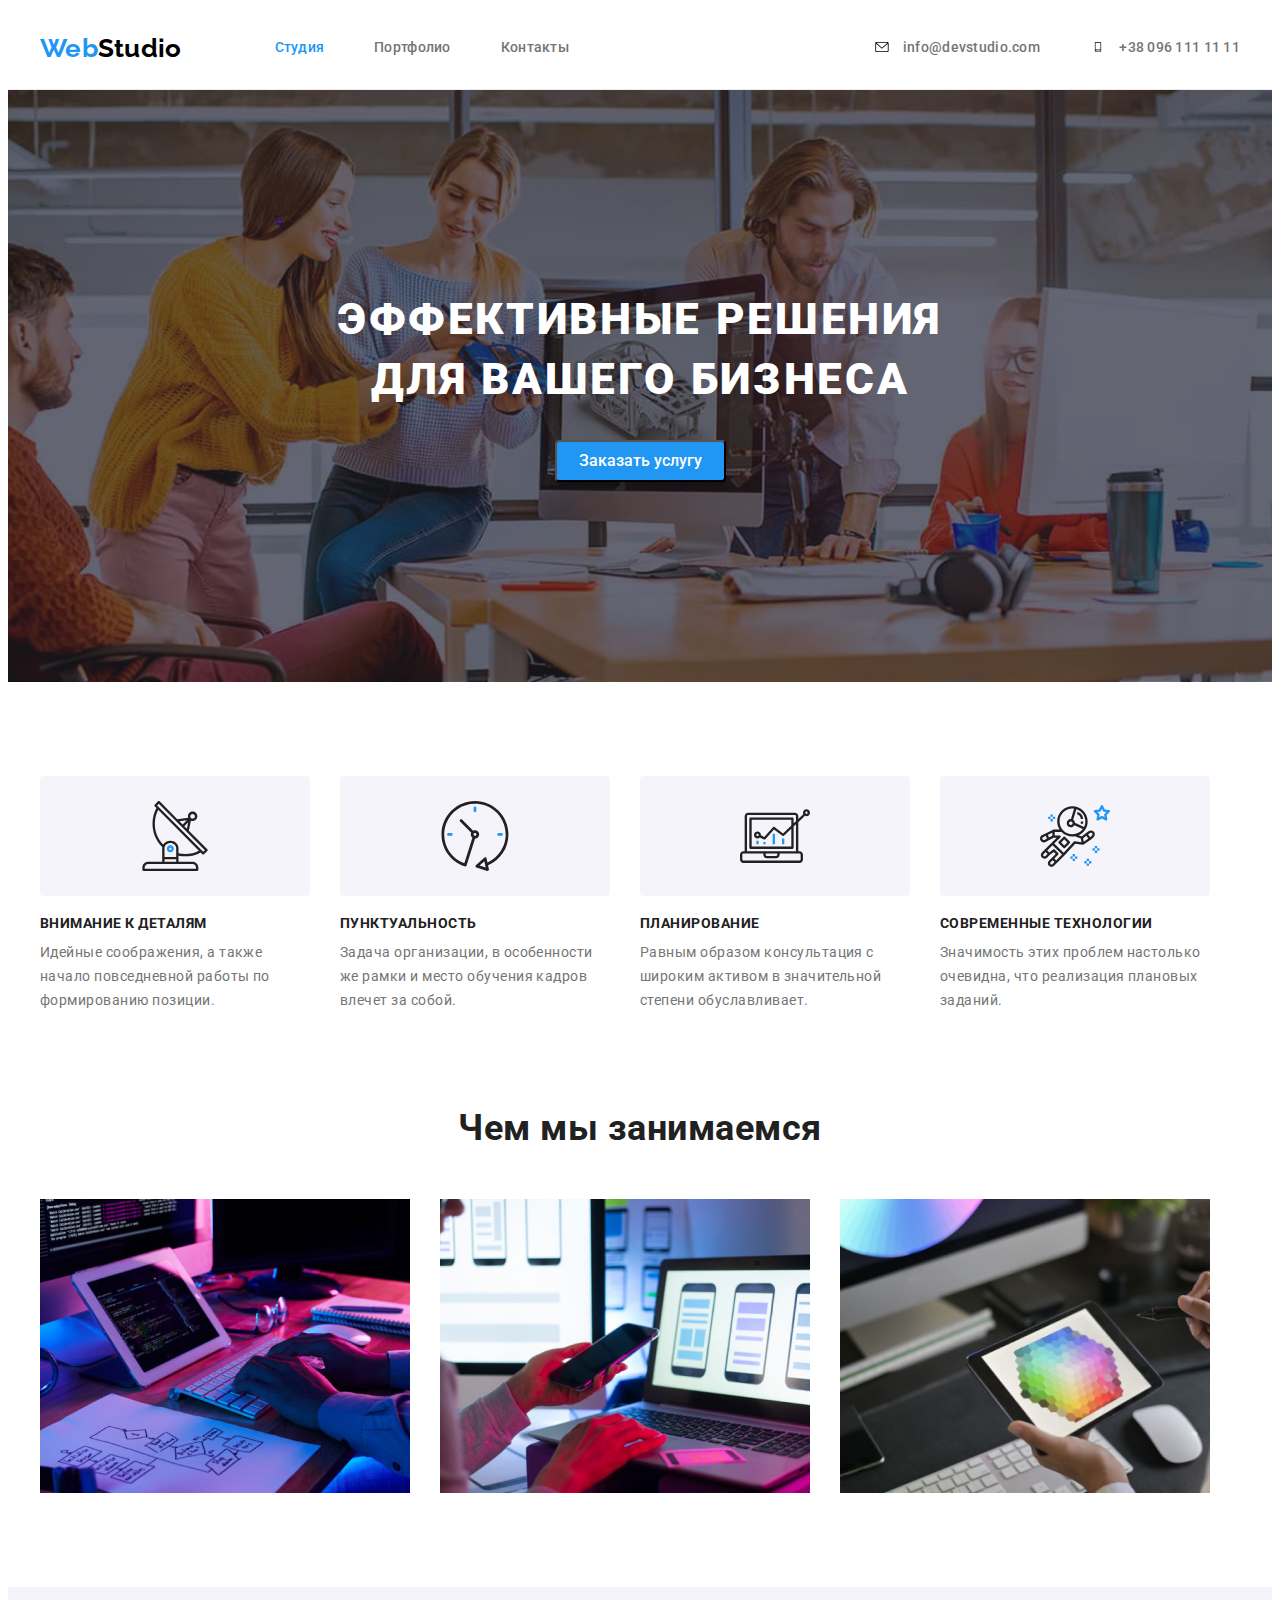
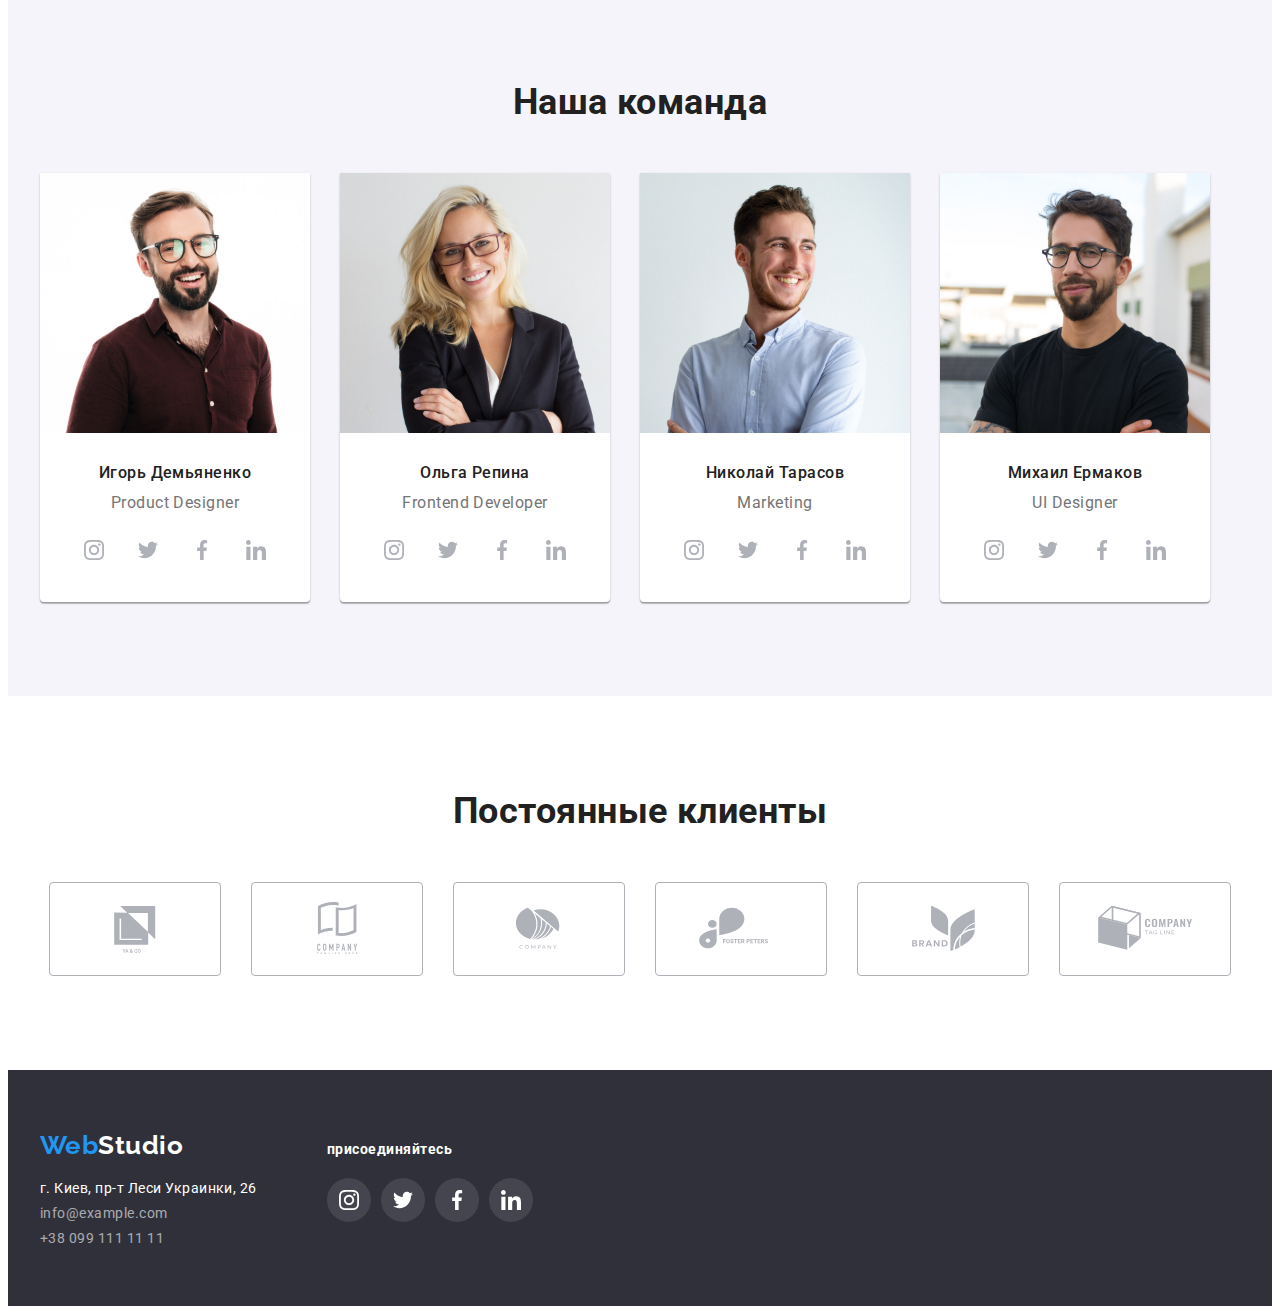
==== index.html @ 7217f813 "Initial commit" ====
<!DOCTYPE html>
<html lang="ru">
  <head>
    <meta charset="UTF-8" />
    <meta http-equiv="X-UA-Compatible" content="IE=edge" />
    <meta name="viewport" content="width=device-width, initial-scale=1.0" />
    <title>Document</title>
    <!-- Normalize start -->
    <link
      rel="stylesheet"
      href="https://cdnjs.cloudflare.com/ajax/libs/modern-normalize/1.1.0/modern-normalize.min.css"
      integrity="sha512-wpPYUAdjBVSE4KJnH1VR1HeZfpl1ub8YT/NKx4PuQ5NmX2tKuGu6U/JRp5y+Y8XG2tV+wKQpNHVUX03MfMFn9Q=="
      crossorigin="anonymous"
      referrerpolicy="no-referrer"
    />
    <!-- Normalize end -->
    <link rel="preconnect" href="https://fonts.googleapis.com" />
    <link rel="preconnect" href="https://fonts.gstatic.com" crossorigin />
    <link
      href="https://fonts.googleapis.com/css2?family=Raleway:wght@700&family=Roboto:wght@400;500;700;900&display=swap"
      rel="stylesheet"
    />

    <link rel="stylesheet" href="./css/styles.css" />
  </head>
  <body>
    <!-- Навигация -->
    <header class="site-nav">
      <div class="container">
        <nav class="header-nav">
          <a href="/" class="logo logo-up">Web<span class="logo-header">Studio</span></a>
          <ul class="link list header-list">
            <li><a href="index.html" class="link accent site">Студия</a></li>
            <li><a href="portfolio.html" class="link site">Портфолио</a></li>
            <li><a href="" class="link site">Контакты</a></li>
          </ul>
        </nav>

        <!-- Контакты -->
        <ul class="list header-list">
          <li class="link">
            <a href="mailto:info@devstudio.com" class="link mail">
              <svg class="mail-icon">
                <use href="./symbol-defs.svg#icon-mail"></use>
              </svg>
              info@devstudio.com</a
            >
          </li>
          <li class="link">
            <a href="tel:+380961111111" class="link contacts smartphone">
              <svg class="mail-icon">
                <use href="./symbol-defs.svg#icon-smartphone"></use>
              </svg>
              +38 096 111 11 11</a
            >
          </li>
        </ul>
      </div>
    </header>
    <!-- Герой-->
    <main>
      <!-- Эффективные решения для вашего бизнеса -->
      <section class="section-main">
        <div class="container">
          <h1 class="section-headline">Эффективные решения для вашего бизнеса</h1>
          <button type="button" class="button button-by">Заказать услугу</button>
        </div>
      </section>

      <!-- Компетенции -->
      <section class="section-desc">
        <div class="container">
          <ul class="list content-desk">
            <li class="list-info">
              <div class="desk-icon">
                <svg class="desc-contain">
                  <use href="./symbol-defs.svg#icon-antenna"></use>
                </svg>
              </div>
              <h3 class="title-desc">Внимание к деталям</h3>
              <p class="text-desc">
                Идейные соображения, а также начало повседневной работы по формированию позиции.
              </p>
            </li>

            <li class="list-info">
              <div class="desk-icon">
                <svg class="desc-contain">
                  <use href="./symbol-defs.svg#icon-clock"></use>
                </svg>
              </div>
              <h3 class="title-desc">Пунктуальность</h3>
              <p class="text-desc">
                Задача организации, в особенности же рамки и место обучения кадров влечет за собой.
              </p>
            </li>

            <li class="list-info">
              <div class="desk-icon">
                <svg class="desc-contain">
                  <use href="./symbol-defs.svg#icon-diagram"></use>
                </svg>
              </div>
              <h3 class="title-desc">Планирование</h3>
              <p class="text-desc">
                Равным образом консультация с широким активом в значительной степени обуславливает.
              </p>
            </li>

            <li class="list-info">
              <div class="desk-icon">
                <svg class="desc-contain">
                  <use href="./symbol-defs.svg#icon-astronaut"></use>
                </svg>
              </div>
              <h3 class="title-desc">Современные технологии</h3>
              <p class="text-desc">
                Значимость этих проблем настолько очевидна, что реализация плановых заданий.
              </p>
            </li>
          </ul>
        </div>
      </section>
      <!-- Чем мы занимаемся -->
      <section class="section-subject">
        <div class="container">
          <h2 class="subject">Чем мы занимаемся</h2>
          <ul class="list subject-list">
            <li class="subject-picture">
              <img src="./images/work/img_1.jpg" alt="Разработка структуры макета" width="370" />
            </li>
            <li class="subject-picture">
              <img src="./images/work/img_2.jpg" alt="Оптимизация под веб приложения" width="370" />
            </li>
            <li>
              <img src="./images/work/img_3.jpg" alt="Подбор цветовой гаммы" width="370" />
            </li>
          </ul>
        </div>
      </section>

      <!-- Наша команда -->
      <section class="section-user">
        <div class="container">
          <h2 class="subject">Наша команда</h2>
          <ul class="list user-container">
            <li class="user-picture">
              <img src="./images/team/igor.jpg" alt="Игорь Демьяненко" width="270" />
              <div class="user-name">
                <h3 class="title-user">Игорь Демьяненко</h3>
                <p lang="en" class="text-user">Product Designer</p>
                <ul class="user-container user-link">
                  <li class="list">
                    <a class="link link-icon" href="">
                      <svg class="user-icon">
                        <use href="./symbol-defs.svg#icon-instagram"></use>
                      </svg>
                    </a>
                  </li>

                  <li class="list">
                    <a class="link link-icon" href="">
                      <svg class="user-icon">
                        <use href="./symbol-defs.svg#icon-twitter"></use>
                      </svg>
                    </a>
                  </li>

                  <li class="list">
                    <a class="link link-icon" href="">
                      <svg class="user-icon">
                        <use href="./symbol-defs.svg#icon-facebook"></use>
                      </svg>
                    </a>
                  </li>

                  <li class="list">
                    <a class="link link-icon" href="">
                      <svg class="user-icon">
                        <use href="./symbol-defs.svg#icon-linkedin"></use>
                      </svg>
                    </a>
                  </li>
                </ul>
              </div>
            </li>
            <li class="user-picture">
              <img src="./images/team/olga.jpg" alt="Ольга Репина" width="270" />
              <div class="user-name">
                <h3 class="title-user">Ольга Репина</h3>
                <p lang="en" class="text-user">Frontend Developer</p>
                <ul class="user-container user-link">
                  <li class="list">
                    <a class="link link-icon" href="">
                      <svg class="user-icon">
                        <use href="./symbol-defs.svg#icon-instagram"></use>
                      </svg>
                    </a>
                  </li>
                  <li class="list">
                    <a class="link link-icon" href="">
                      <svg class="user-icon">
                        <use href="./symbol-defs.svg#icon-twitter"></use>
                      </svg>
                    </a>
                  </li>
                  <li class="list">
                    <a class="link link-icon" href="">
                      <svg class="user-icon">
                        <use href="./symbol-defs.svg#icon-facebook"></use>
                      </svg>
                    </a>
                  </li>
                  <li class="list">
                    <a class="link link-icon" href="">
                      <svg class="user-icon">
                        <use href="./symbol-defs.svg#icon-linkedin"></use>
                      </svg>
                    </a>
                  </li>
                </ul>
              </div>
            </li>
            <li class="user-picture">
              <img src="./images/team/nikolay.jpg" alt="Николай Тарасов" width="270" />
              <div class="user-name">
                <h3 class="title-user">Николай Тарасов</h3>
                <p lang="en" class="text-user">Marketing</p>
                <ul class="user-container user-link">
                  <li class="list">
                    <a class="link link-icon" href="">
                      <svg class="user-icon">
                        <use href="./symbol-defs.svg#icon-instagram"></use>
                      </svg>
                    </a>
                  </li>
                  <li class="list">
                    <a class="link link-icon" href="">
                      <svg class="user-icon">
                        <use href="./symbol-defs.svg#icon-twitter"></use>
                      </svg>
                    </a>
                  </li>
                  <li class="list">
                    <a class="link link-icon" href="">
                      <svg class="user-icon">
                        <use href="./symbol-defs.svg#icon-facebook"></use>
                      </svg>
                    </a>
                  </li>
                  <li class="list">
                    <a class="link link-icon" href="">
                      <svg class="user-icon">
                        <use href="./symbol-defs.svg#icon-linkedin"></use>
                      </svg>
                    </a>
                  </li>
                </ul>
              </div>
            </li>

            <li class="user-picture">
              <img src="./images/team/misha.jpg" alt="Михаил Ермаков" width="270" />
              <div class="user-name">
                <h3 class="title-user">Михаил Ермаков</h3>
                <p lang="en" class="text-user">UI Designer</p>

                <ul class="user-container user-link">
                  <li class="list">
                    <a class="link link-icon" href="">
                      <svg class="user-icon">
                        <use href="./symbol-defs.svg#icon-instagram"></use>
                      </svg>
                    </a>
                  </li>
                  <li class="list">
                    <a class="link link-icon" href="">
                      <svg class="user-icon">
                        <use href="./symbol-defs.svg#icon-twitter"></use>
                      </svg>
                    </a>
                  </li>
                  <li class="list">
                    <a class="link link-icon" href="">
                      <svg class="user-icon">
                        <use href="./symbol-defs.svg#icon-facebook"></use>
                      </svg>
                    </a>
                  </li>
                  <li class="list">
                    <a class="link link-icon" href="">
                      <svg class="user-icon">
                        <use href="./symbol-defs.svg#icon-linkedin"></use>
                      </svg>
                    </a>
                  </li>
                </ul>
              </div>
            </li>
          </ul>
        </div>
      </section>
      <!-- Постоянные клиенты -->
      <section class="section-clients">
        <div class="container">
          <h2 class="subject">Постоянные клиенты</h2>
          <ul class="list clients">
            <li>
              <a class="client-box" href="">
                <svg class="client-icon">
                  <use href="./symbol-defs.svg#icon-client-1"></use>
                </svg>
              </a>
            </li>

            <li>
              <a class="client-box" href="">
                <svg class="client-icon">
                  <use href="./symbol-defs.svg#icon-client-2"></use>
                </svg>
              </a>
            </li>

            <li>
              <a class="client-box" href="">
                <svg class="client-icon">
                  <use href="./symbol-defs.svg#icon-client-3"></use>
                </svg>
              </a>
            </li>

            <li>
              <a class="client-box" href="client-box">
                <svg class="client-icon">
                  <use href="./symbol-defs.svg#icon-client-4"></use>
                </svg>
              </a>
            </li>

            <li>
              <a class="client-box" href="client-box">
                <svg class="client-icon">
                  <use href="./symbol-defs.svg#icon-client-5"></use>
                </svg>
              </a>
            </li>

            <li>
              <a class="client-box" href="">
                <svg class="client-icon">
                  <use href="./symbol-defs.svg#icon-client-6"></use>
                </svg>
              </a>
            </li>
          </ul>
        </div>
      </section>
    </main>

    <!-- Футер -->
    <footer class="footer footer-container">
      <div class="container footer-block">
        <div class="logo-block">
          <a href="/" class="logo logo-down">Web<span class="logo-footer">Studio</span></a>
          <address>
            <ul class="link list footer-adress">
              <li class="list-link-footer">
                <a
                  class="link maps"
                  href="https://goo.gl/maps/u2vo9p4JZABrSWgA6"
                  target="_blank"
                  rel="noreferrer noopener"
                  >г. Киев, пр-т Леси Украинки, 26</a
                >
              </li>

              <li class="list-link-footer">
                <a class="link footer-link" href="mailto:info@example.com">info@example.com</a>
              </li>

              <li class="list-link-footer">
                <a class="link footer-link" href="tel:+380991111111">+38 099 111 11 11</a>
              </li>
            </ul>
          </address>
        </div>
        <div class="logo-link">
          <h3 class="join-footer">присоединяйтесь</h3>
          <ul class="list footer-block footer-lisl">
            <li>
              <a class="link link-icon" href="">
                <svg class="footer-icon">
                  <use href="./symbol-defs.svg#icon-instagram"></use>
                </svg>
              </a>
            </li>

            <li>
              <a class="link link-icon" href="">
                <svg class="footer-icon">
                  <use href="./symbol-defs.svg#icon-twitter"></use>
                </svg>
              </a>
            </li>

            <li>
              <a class="link link-icon" href="">
                <svg class="footer-icon">
                  <use href="./symbol-defs.svg#icon-facebook"></use>
                </svg>
              </a>
            </li>
            <li>
              <a class="link link-icon" href="">
                <svg class="footer-icon">
                  <use href="./symbol-defs.svg#icon-linkedin"></use>
                </svg>
              </a>
            </li>
          </ul>
        </div>
      </div>
    </footer>
  </body>
</html>
---- css/styles.css ----
/* Основные цвета макета 
Основной - черный color: #212121; 
Вторичный - серый color: #757575; 
Акцент - синий color: #2196F3;  
Белый - #FFFFFF*/

:root {
  --primery-text-color: #212121;
  --title-text-color: #757575;
  --accent-color: #2196f3;
}

/* Основные шрифты */
body {
  color: var(--primery-text-color);
  font-family: 'Roboto', sans-serif;
  letter-spacing: 0.03em;
}

.container {
  width: 1200px;
  margin-left: auto;
  margin-right: auto;
  padding-left: 15px;
  padding-right: 15px;
}

/* reset styles */
h1,
h2,
h3,
p,
img {
  margin: 0;
}

img {
  display: block;
}

.list {
  list-style: none;
  padding: 0;
  margin: 0;
}

/* HEADER */

.site-nav {
  min-width: 1200px;
  margin-left: auto;
  margin-right: auto;
  background-color: #ffffff;
  font-weight: 500;
  font-size: 14px;
  line-height: 1.14;
  letter-spacing: 0.02em;
  border-bottom: 1px solid #ececec;
}

.site-nav .link .current {
  color: var(--accent-color);
}

.site-nav .container,
.header-nav,
.header-list {
  display: flex;
  align-items: center;
}

.header-list {
  gap: 50px;
}

.header-nav {
  margin-right: auto;
}

.logo-header {
  color: #000000;
  font-family: 'Raleway';
  font-weight: 700;
  font-size: 26px;
  line-height: 1.19;
  text-decoration: none;
}

.link {
  color: var(--title-text-color);
  text-decoration: none;
  font-size: 14px;
  line-height: 1.14;
  font-family: inherit;
}

.site,
.mail,
.contacts {
  padding-top: 32px;
  padding-bottom: 32px;
  display: block;
}

.mail-icon {
  width: 16px;
  height: 10px;
  margin-right: 10px;
  fill: inherit;
}

.mail:hover,
.mail:focus {
  fill: var(--accent-color);
  color: var(--accent-color);
}

.smartphone:hover,
.smartphone:focus {
  color: var(--accent-color);
  fill: var(--accent-color);
}

.site:hover,
.site:focus {
  color: var(--accent-color);
}

.accent {
  color: var(--accent-color);
}

.contacts {
  color: var(--title-text-color);
}

.logo {
  color: var(--accent-color);
  font-family: 'Raleway';
  font-weight: 700;
  font-size: 26px;
  line-height: 1.19;
  text-decoration: none;
}

.logo-up {
  padding-top: 25px;
  padding-bottom: 25px;
  margin-right: 93px;
}

/* Section main */

.section-main {
  max-width: 1600px;
  max-height: 600px;
  margin-left: auto;
  margin-right: auto;
  padding-top: 200px;
  padding-bottom: 200px;
  background-color: #c4c4c4;
  background-image: linear-gradient(to right, rgba(47, 48, 58, 0.4), rgba(47, 48, 58, 0.4)),
    url('../images/logo/img-bg.jpg');
  background-size: cover;
  background-repeat: no-repeat;
  background-position: center;
}

.section-headline {
  color: #ffffff;
  font-weight: 900;
  font-size: 44px;
  line-height: 1.36;
  margin-right: auto;
  margin-left: auto;
  margin-bottom: 30px;
  text-align: center;
  letter-spacing: 0.06em;
  text-transform: uppercase;
  width: 696px;
}

/* Button */
button:hover,
button:focus {
  background-color: #188ce8;
}

.button {
  background-color: #2196f3;
  color: #ffffff;
  font-family: inherit;
  font-weight: 700;
  font-size: 16px;
  line-height: 1.88;
  text-decoration: none;
  box-shadow: 0px 4px 4px rgba(0, 0, 0, 0.15);
  border-radius: 4px;
}

.button-by {
  display: block;
  margin: 0 auto;
  padding: 10px 32px;
}

/* Section desc*/
.desc-contain {
  width: 70px;
  height: 70px;
}

.section-desc {
  padding-top: 94px;
  padding-bottom: 94px;
  margin-left: auto;
  margin-right: auto;
}

.content-desk {
  display: flex;
  gap: 30px;
}

.list-info {
  width: 270px;
}

.desk-icon {
  display: flex;
  align-items: center;
  justify-content: center;
  background-color: #f5f4fa;
  border-radius: 4px;
  height: 120px;
}

.title-desc {
  font-weight: 700;
  font-size: 14px;
  line-height: 1.14;
  text-transform: uppercase;
  margin-top: 20px;
  margin-bottom: 10px;
}

.text-desc {
  color: var(--title-text-color);
  font-size: 14px;
  line-height: 1.71;
}

/* Section subject*/

.section-subject {
  padding-bottom: 94px;
}

.subject > .container {
  margin-bottom: 50px;
}

.subject {
  font-weight: 700;
  font-size: 36px;
  line-height: 1.17;
  text-align: center;
  margin-bottom: 50px;
}

.subject-list {
  display: flex;
}

.subject-picture {
  margin-right: 30px;
}

/* Section User */

.link-icon {
  background: rgba(255, 255, 255, 0.1);
  display: flex;
  text-decoration: none;
  text-align: center;
  justify-content: center;
  align-items: center;
  border-radius: 50%;
  width: 44px;
  height: 44px;
}

.link-icon:hover,
.link-icon:focus {
  fill: #ffffff;
  background-color: var(--accent-color);
}

.user-icon {
  width: 20px;
  height: 20px;
  fill: #afb1b8;
}

.link-icon:hover .user-icon,
.link-icon:focus .user-icon {
  fill: #ffffff;
}

.section-user {
  background: #f5f4fa;
  padding-bottom: 94px;
  padding-top: 94px;
}

.user-container {
  display: flex;
}

.user-link {
  padding-left: 0;
  justify-content: center;
  gap: 10px;
}

.user-picture {
  margin-right: 30px;
  background: #ffffff;
  box-shadow: 0px 1px 3px rgba(0, 0, 0, 0.12), 0px 1px 1px rgba(0, 0, 0, 0.14),
    0px 2px 1px rgba(0, 0, 0, 0.2);
  border-radius: 0px 0px 4px 4px;
}

.user-picture:last-child {
  margin-right: 0;
}

.user-name {
  padding-top: 30px;
  padding-bottom: 30px;
  text-align: center;
}

.title-user {
  font-weight: 500;
  font-size: 16px;
  line-height: 1.19;
  text-align: center;
  margin-bottom: 10px;
}

.text-user {
  color: var(--title-text-color);
  line-height: 1.19;
  text-align: center;
  margin-bottom: 16px;
}

/* CLIENTS */

.section-clients {
  padding-top: 94px;
  padding-bottom: 94px;
}

.clients {
  display: flex;
  justify-content: center;
  gap: 30px;
}

.client-box {
  width: 170px;
  height: 92px;
  border: 1px solid #afb1b8;
  border-radius: 4px;
  display: flex;
  align-items: center;
  justify-content: center;
}

.client-box:focus,
.client-box:hover {
  fill: var(--accent-color);
  border-color: var(--accent-color);
}

.client-box:focus .client-icon,
.client-box:hover .client-icon {
  fill: var(--accent-color);
  border: var(--accent-color);
}

.client-icon {
  width: 170px;
  height: 92px;
  fill: #afb1b8;
}

.client-icon:hover,
.client-icon:focus {
  fill: var(--accent-color);
  border-color: var(--accent-color);
}

.client-boxc:focus {
  border: var(--accent-color);
}

/* Footer */

.footer {
  max-width: 1600px;
  margin-right: auto;
  margin-left: auto;
  background-color: #2f303a;
  color: rgba(255, 255, 255, 0.6);
}

.footer-container {
  padding-top: 60px;
  padding-bottom: 60px;
}

.footer-adress {
  gap: 9px;
}

.logo-down {
  display: block;
  margin-bottom: 20px;
}

.logo-footer {
  color: #ffffff;
}

address {
  font-style: normal;
}

.maps {
  color: #ffffff;
}

.maps:hover,
.maps:focus {
  color: var(--accent-color);
}

.footer-icon {
  width: 20px;
  height: 20px;
  fill: #ffffff;
}

.icon-style {
  background: rgba(255, 255, 255, 0.1);
}

.footer-block {
  display: flex;
  align-items: baseline;
}

.logo-block {
  margin-right: 70px;
}

.footer-lisl {
  gap: 10px;
}

.join-footer {
  color: #ffffff;
  margin-bottom: 20px;
  font-size: 14px;
  line-height: 1.14;
}

.list-link-footer {
  margin-bottom: 9px;
}

.list-link-footer:last-child {
  margin-bottom: 0;
}

.footer-link {
  color: rgba(255, 255, 255, 0.6);
}

.footer-link:hover,
.footer-link:focus {
  color: var(--accent-color);
}

/* PORTFOLIO */

.section-portfolio {
  padding-top: 94px;
  padding-bottom: 94px;
  background: #ffffff;
}

.portfolio-item {
  display: block;
  text-decoration: none;
}

.portfolio-item:hover,
.portfolio-item:focus {
  box-shadow: 0px 1px 3px rgba(0, 0, 0, 0.12), 0px 1px 1px rgba(0, 0, 0, 0.14),
    0px 2px 1px rgba(0, 0, 0, 0.2);
}
/* BUTTON */

.btn-list {
  border: none;
  margin-right: 8px;
}

.btn-list:last-child {
  margin-right: 0;
}

.button,
.style {
  color: #ffffff;
  background-color: var(--accent-color);
  font-weight: 500;
  font-size: 16px;
  line-height: 1.62;
  padding: 6px 22px;
}

.btn-list:hover,
.btn-list:focus {
  color: #ffffff;
  background-color: var(--accent-color);
}

.current {
  color: var(--primery-text-color);
  background-color: #f5f4fa;
  font-weight: 500;
  font-size: 16px;
  line-height: 1.62;
}

/* LIST */

.list-oll {
  display: flex;
  flex-wrap: wrap;
  margin-left: -30px;
  margin-top: -30px;
}

.list-btn {
  display: flex;
  gap: 8px;
  margin-bottom: 50px;
  justify-content: center;
}

.portfolio-picture {
  display: block;
  flex-basis: calc(100% / 3 -30px);
  margin-left: 30px;
  margin-top: 30px;
}

.portfolio-picture:hover,
.portfolio-picture:focus {
  box-shadow: 0px 1px 1px rgba(0, 0, 0, 0.12), 0px 4px 4px rgba(0, 0, 0, 0.06),
    1px 4px 6px rgba(0, 0, 0, 0.16);
}

.caption {
  color: var(--primery-text-color);
  font-weight: 700;
  font-size: 18px;
  line-height: 2;
  letter-spacing: 0.06em;
  margin-bottom: 4px;
}

.text-site {
  color: var(--title-text-color);
  line-height: 1.88;
  letter-spacing: 0.03em;
}

.portfolio-link {
  padding: 20px 24px;
  background: #ffffff;
  border: 1px solid #eeeeee;
}
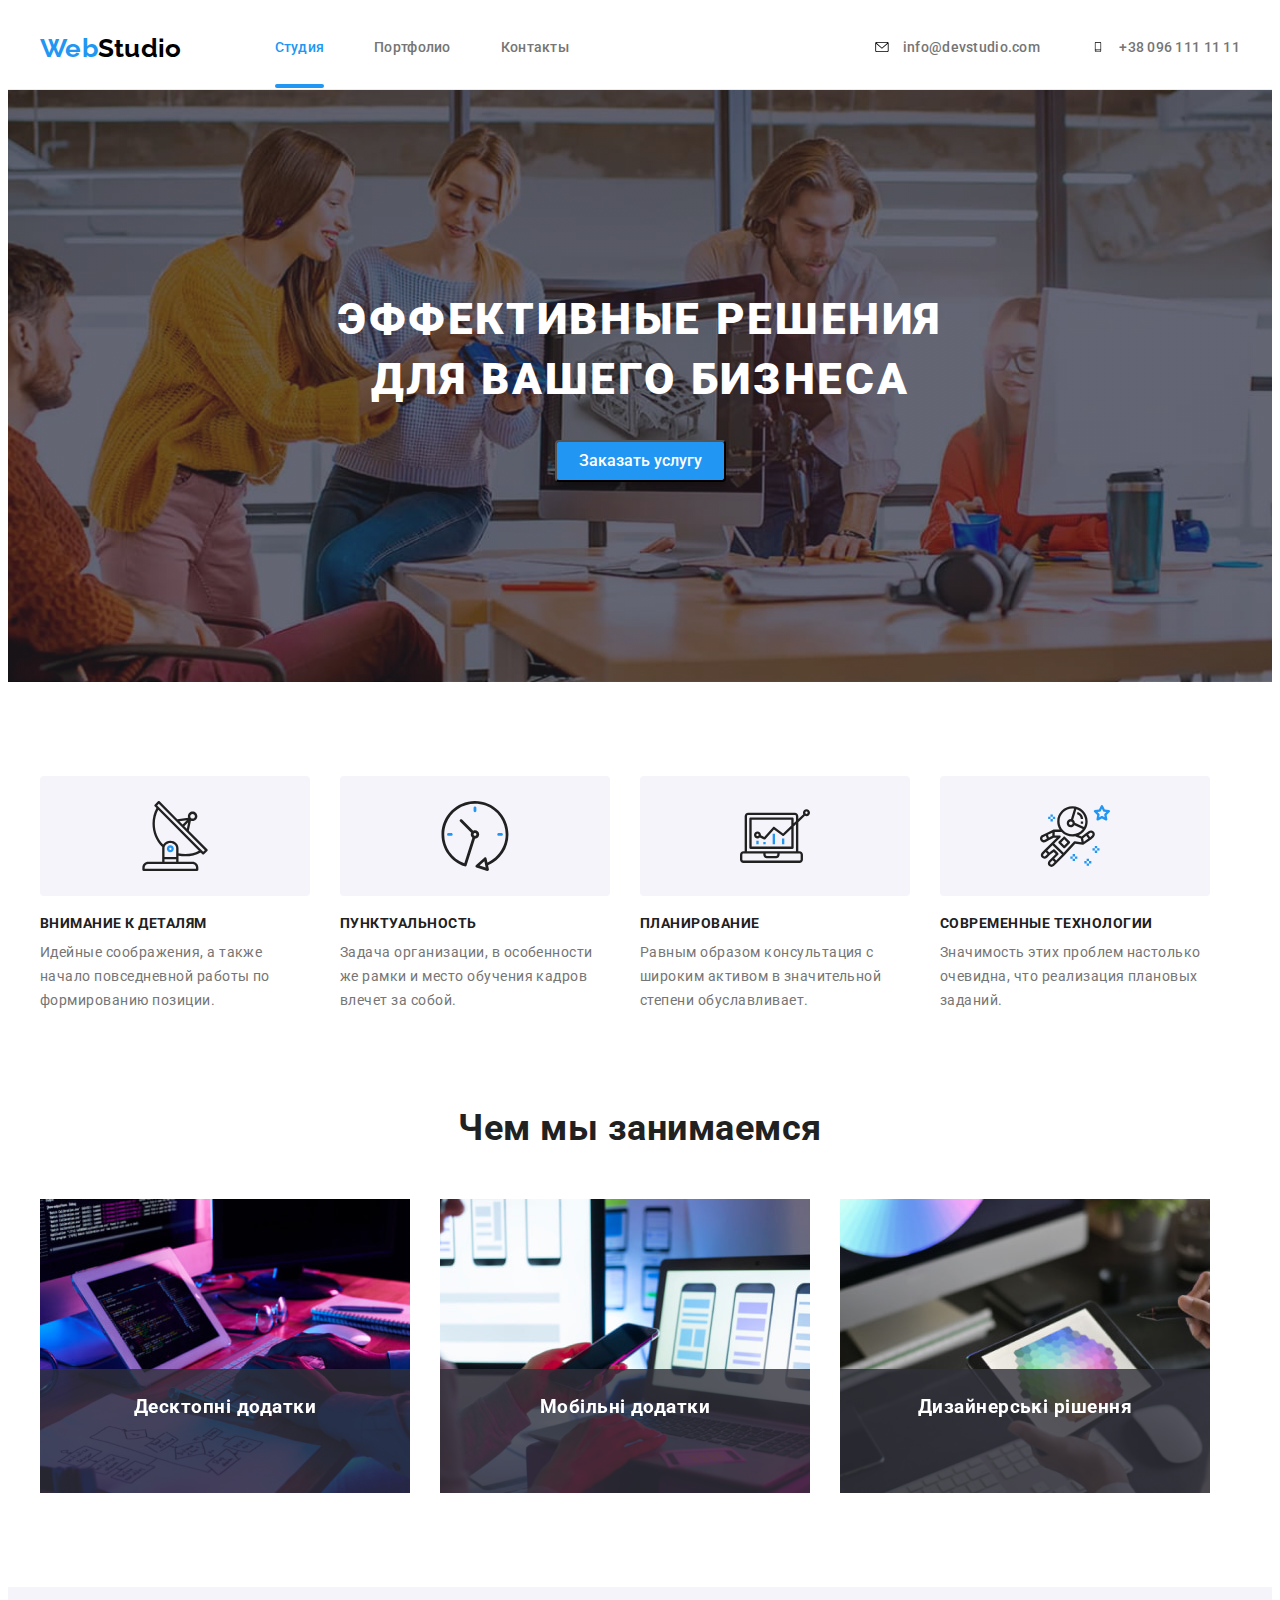
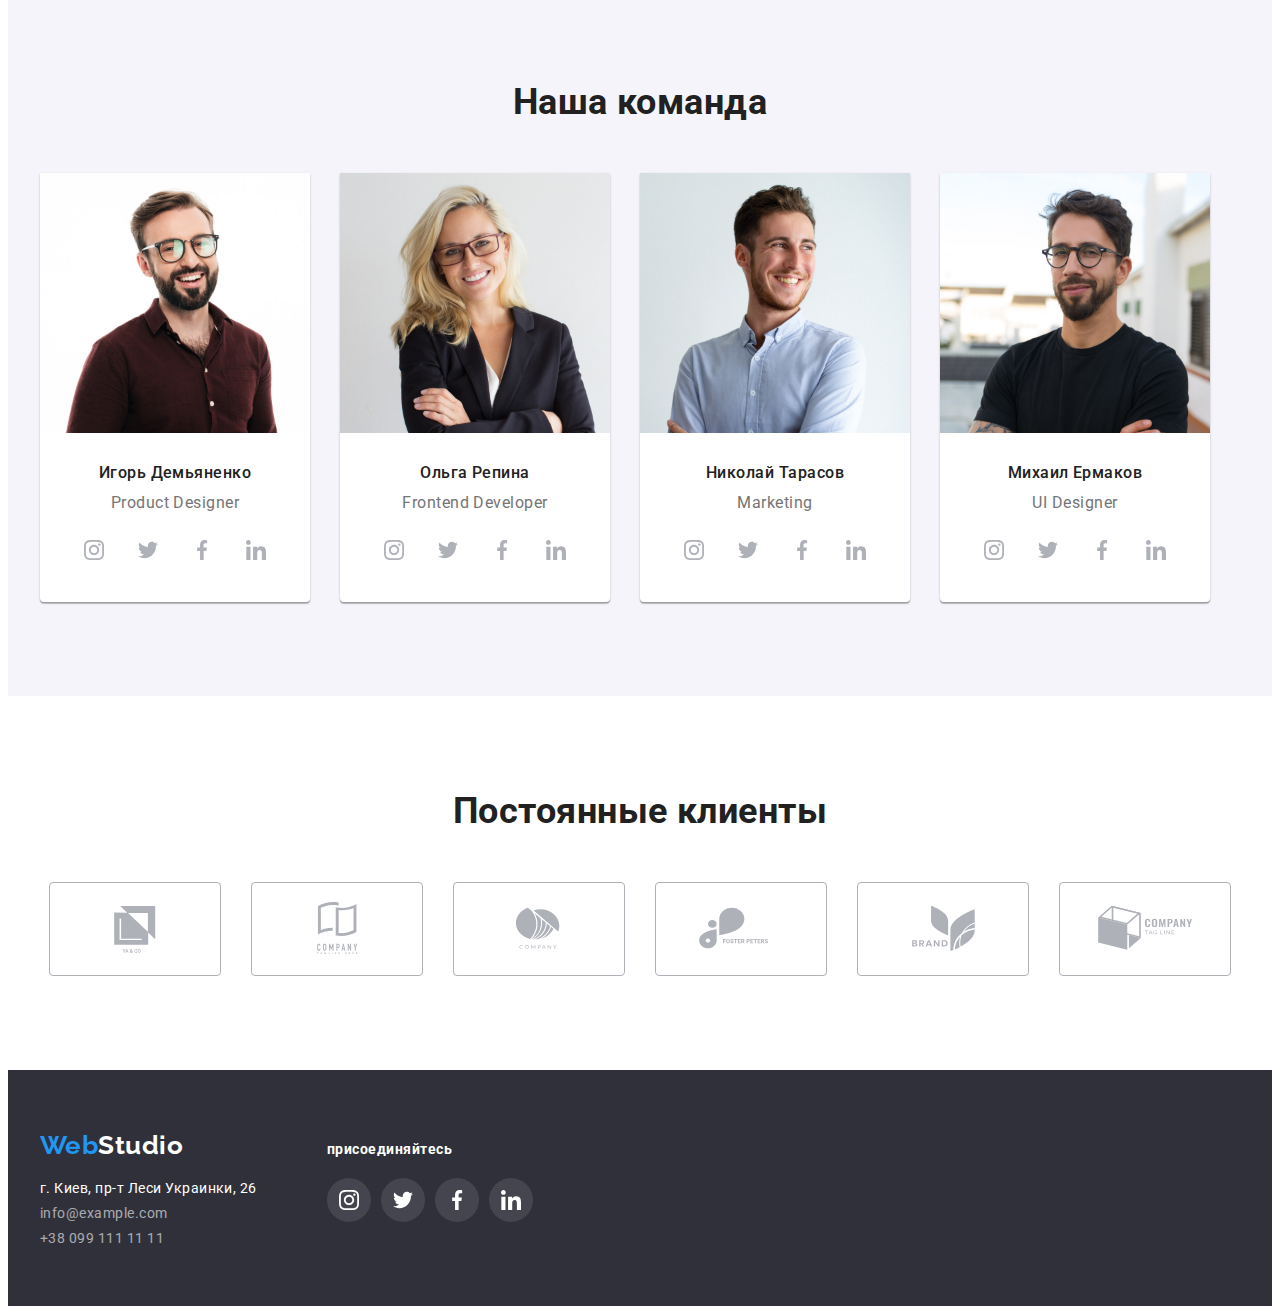
==== commit 265a276b: "Commit-hw-05-01" ====
--- a/index.html
+++ b/index.html
@@ -30,7 +30,9 @@
         <nav class="header-nav">
           <a href="/" class="logo logo-up">Web<span class="logo-header">Studio</span></a>
           <ul class="link list header-list">
-            <li><a href="index.html" class="link accent site">Студия</a></li>
+            <li class="underline">
+              <a href="index.html" class="link accent site studio-underline">Студия</a>
+            </li>
             <li><a href="portfolio.html" class="link site">Портфолио</a></li>
             <li><a href="" class="link site">Контакты</a></li>
           </ul>
@@ -63,7 +65,16 @@
       <section class="section-main">
         <div class="container">
           <h1 class="section-headline">Эффективные решения для вашего бизнеса</h1>
-          <button type="button" class="button button-by">Заказать услугу</button>
+          <button type="button" class="button button-by" data-open-modal>Заказать услугу</button>
+          <div class="backdrop is-hidden" data-backdrop>
+            <div class="modal">
+              <button type="button" data-close-modal>
+                <svg class="close-btn">
+                  <use href="./symbol-defs.svg#icon-close"></use>
+                </svg>
+              </button>
+            </div>
+          </div>
         </div>
       </section>
 
@@ -128,12 +139,21 @@
           <ul class="list subject-list">
             <li class="subject-picture">
               <img src="./images/work/img_1.jpg" alt="Разработка структуры макета" width="370" />
+              <div class="subject-caption">
+                <h3>Десктопні додатки</h3>
+              </div>
             </li>
             <li class="subject-picture">
               <img src="./images/work/img_2.jpg" alt="Оптимизация под веб приложения" width="370" />
-            </li>
-            <li>
-              <img src="./images/work/img_3.jpg" alt="Подбор цветовой гаммы" width="370" />
+              <div class="subject-caption">
+                <h3>Мобільні додатки</h3>
+              </div>
+            </li>
+            <li class="subject-picture">
+              <img src="./images/work/img_3.jpg " alt="Подбор цветовой гаммы" width="370" />
+              <div class="subject-caption">
+                <h3>Дизайнерські рішення</h3>
+              </div>
             </li>
           </ul>
         </div>
@@ -421,5 +441,25 @@
         </div>
       </div>
     </footer>
+    <script>
+      const refs = {
+        openModalBtn: document.querySelector('[data-open-modal]'),
+        closeModalBtn: document.querySelector('[data-close-modal]'),
+        backdrop: document.querySelector('[data-backdrop]'),
+      };
+
+      refs.openModalBtn.addEventListener('click', toggleModal);
+      refs.closeModalBtn.addEventListener('click', toggleModal);
+
+      refs.backdrop.addEventListener('click', logBackdropClick);
+
+      function toggleModal() {
+        refs.backdrop.classList.toggle('is-hidden');
+      }
+
+      function logBackdropClick() {
+        console.log('Ето клик в бекдроп');
+      }
+    </script>
   </body>
 </html>
--- a/css/styles.css
+++ b/css/styles.css
@@ -102,6 +102,21 @@
   display: block;
 }
 
+.underline {
+  position: relative;
+}
+
+.studio-underline::after {
+  position: absolute;
+  content: '';
+  width: 100%;
+  height: 4px;
+  border-radius: 2px;
+  background-color: var(--accent-color);
+  left: 0;
+  bottom: 0;
+}
+
 .mail-icon {
   width: 16px;
   height: 10px;
@@ -147,6 +162,44 @@
   padding-top: 25px;
   padding-bottom: 25px;
   margin-right: 93px;
+}
+
+.backdrop {
+  position: fixed;
+  top: 0;
+  left: 0;
+  width: 100%;
+  height: 100%;
+  background-color: rgba(0, 0, 0, 0.2);
+}
+
+.backdrop.is-hidden {
+  opacity: 0;
+  pointer-events: none;
+}
+
+.modal {
+  position: absolute;
+  top: 50%;
+  left: 50%;
+  transform: translate(-50%, -50%);
+
+  width: 528px;
+  height: 581px;
+  background-color: #fff;
+}
+
+.close-btn {
+  position: absolute;
+  top: 8px;
+  right: 8px;
+  width: 30px;
+  height: 30px;
+}
+
+.close-btn:hover,
+.close-btn:focus {
+  fill: var(--accent-color);
 }
 
 /* Section main */
@@ -270,10 +323,27 @@
 
 .subject-list {
   display: flex;
+  gap: 30px;
 }
 
 .subject-picture {
-  margin-right: 30px;
+  position: relative;
+}
+
+.subject-caption {
+  height: 70px;
+  width: 100%;
+  color: rgba(255, 255, 255, 1);
+  background-color: rgba(47, 48, 58, 0.8);
+}
+
+.subject-picture > .subject-caption {
+  position: absolute;
+  bottom: 0;
+  right: 0;
+  text-align: center;
+  padding-top: 27px;
+  padding-bottom: 27px;
 }
 
 /* Section User */
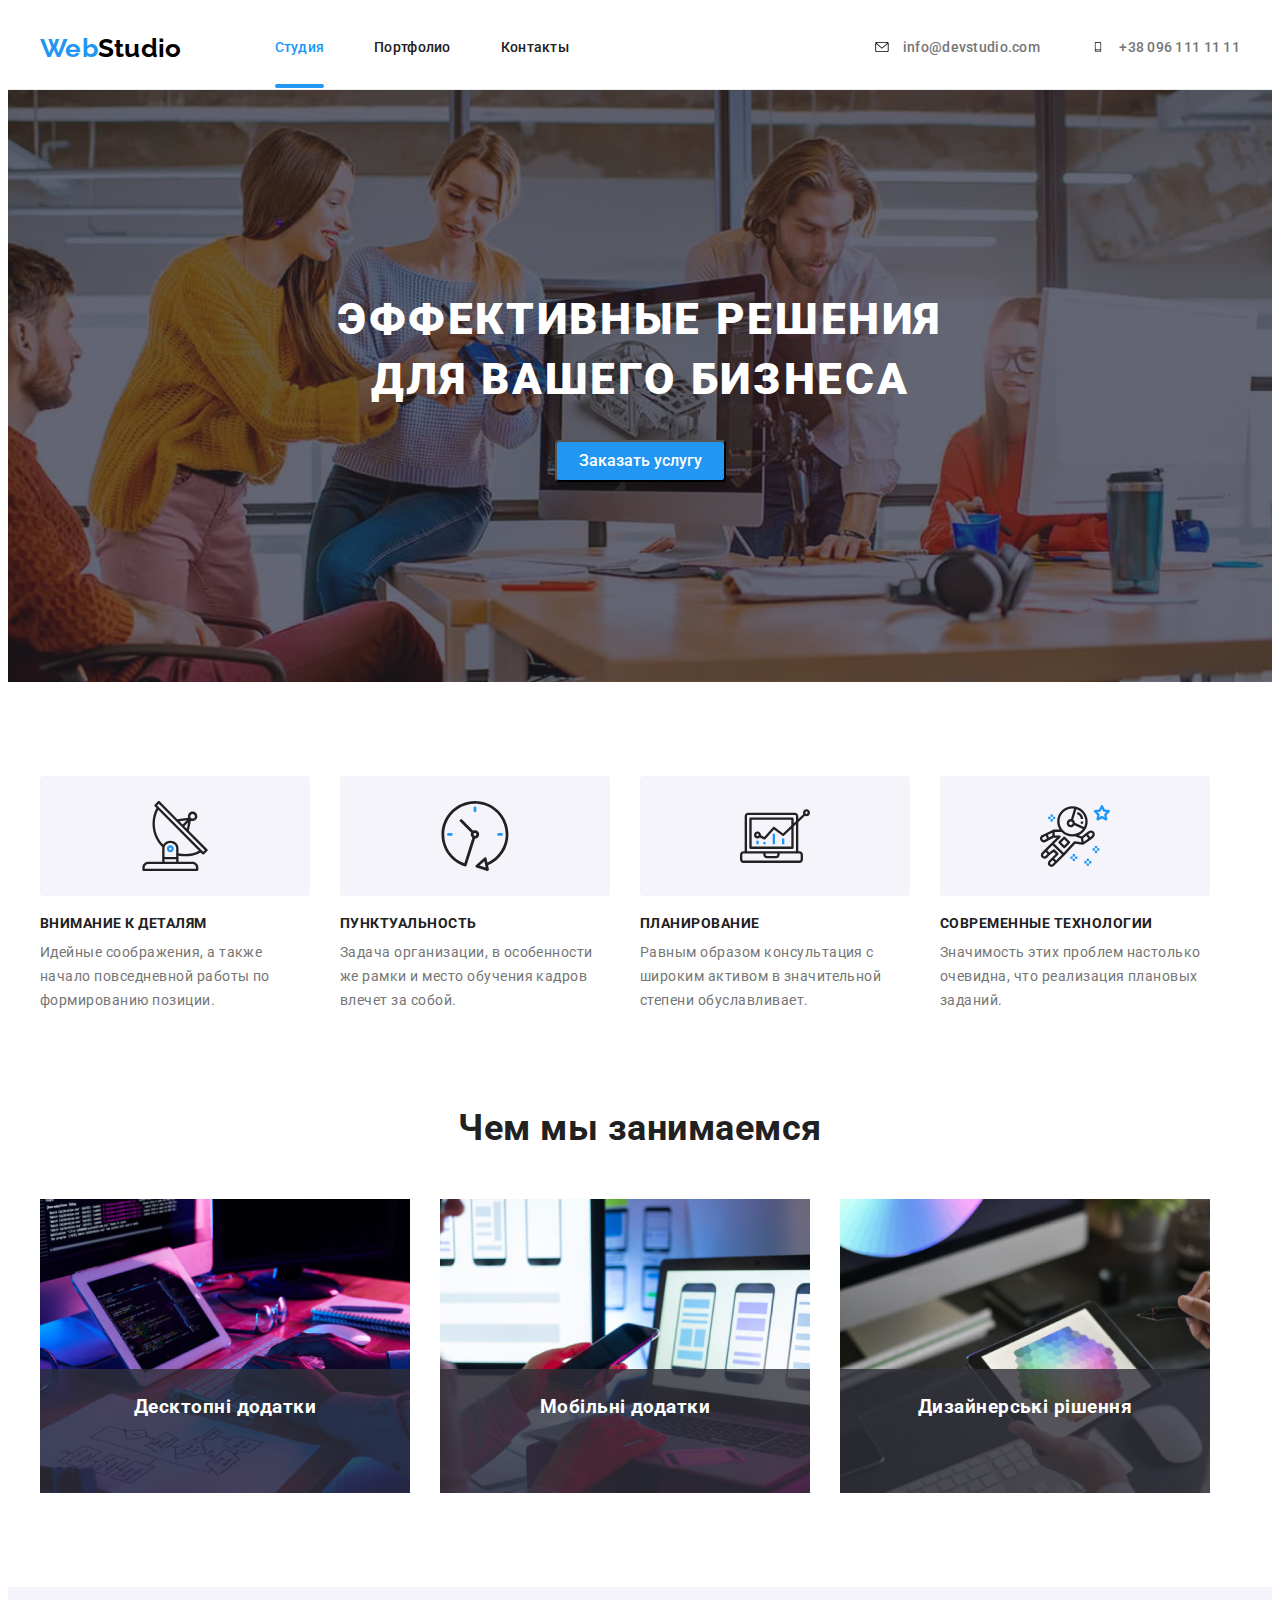
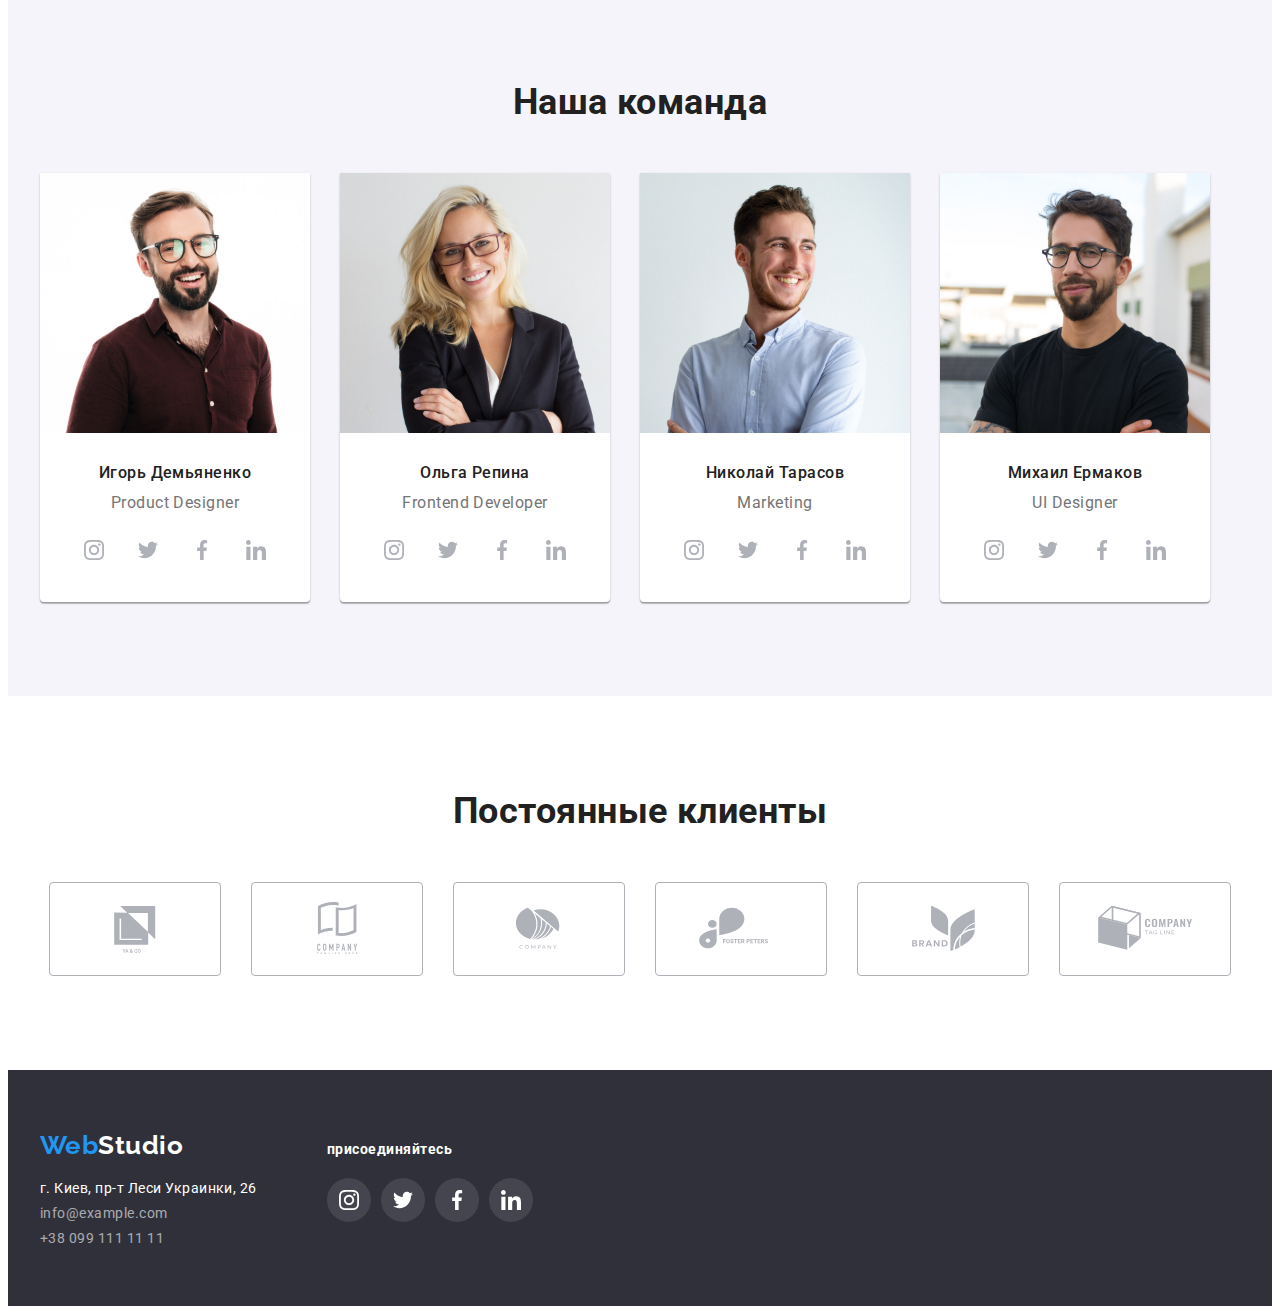
==== commit d93902f2: "hw-5" ====
--- a/index.html
+++ b/index.html
@@ -68,9 +68,12 @@
           <button type="button" class="button button-by" data-open-modal>Заказать услугу</button>
           <div class="backdrop is-hidden" data-backdrop>
             <div class="modal">
-              <button type="button" data-close-modal>
+              <button class="btn-modal" type="button" data-close-modal>
+                <svg class="icon-ellipse">
+                  <use href="./symbol-defs.svg#icon-ellipse"></use>
+                </svg>
                 <svg class="close-btn">
-                  <use href="./symbol-defs.svg#icon-close"></use>
+                  <use href="./symbol-defs.svg#icon-close-black"></use>
                 </svg>
               </button>
             </div>
--- a/css/styles.css
+++ b/css/styles.css
@@ -87,7 +87,7 @@
 }
 
 .link {
-  color: var(--title-text-color);
+  color: var(--primery-text-color);
   text-decoration: none;
   font-size: 14px;
   line-height: 1.14;
@@ -96,10 +96,18 @@
 
 .site,
 .mail,
-.contacts {
+.contacts,
+.smartphone {
   padding-top: 32px;
   padding-bottom: 32px;
   display: block;
+
+  transition: color 250ms cubic-bezier(0.4, 0, 0.2, 1);
+}
+
+.mail {
+  color: var(--title-text-color);
+  transition: color 250ms cubic-bezier(0.4, 0, 0.2, 1), fill 250ms cubic-bezier(0.4, 0, 0.2, 1);
 }
 
 .underline {
@@ -171,11 +179,14 @@
   width: 100%;
   height: 100%;
   background-color: rgba(0, 0, 0, 0.2);
+  opacity: 1;
+  transition: visibility 250ms cubic-bezier(0.4, 0, 0.2, 1), opacity 250ms cubic-bezier(0.4, 0, 0.2, 1);
 }
 
 .backdrop.is-hidden {
   opacity: 0;
   pointer-events: none;
+  visibility: hidden;
 }
 
 .modal {
@@ -187,14 +198,40 @@
   width: 528px;
   height: 581px;
   background-color: #fff;
-}
+  }
 
 .close-btn {
+  position: relative;
+  width: 11px;
+  height: 11px;
+ 
+}
+
+
+.btn-modal {
   position: absolute;
   top: 8px;
   right: 8px;
+  border: none;
+}
+
+.icon-ellipse {
+  position: absolute;
+  top: 50%;
+  left: 50%;
+  transform: translate(-50%, -50%);
   width: 30px;
   height: 30px;
+  fill: rgba(255, 255, 255, 1);
+  border: 1px solid rgba(0, 0, 0, 0.1);
+  border-radius: 50%;
+  }
+
+
+
+.btn-modal:hover,
+.btn-modal:focus {
+  background-color: rgba(255, 255, 255, 1);
 }
 
 .close-btn:hover,
@@ -249,6 +286,8 @@
   text-decoration: none;
   box-shadow: 0px 4px 4px rgba(0, 0, 0, 0.15);
   border-radius: 4px;
+
+  transition: background-color 250ms cubic-bezier(0.4, 0, 0.2, 1);
 }
 
 .button-by {
@@ -358,6 +397,8 @@
   border-radius: 50%;
   width: 44px;
   height: 44px;
+
+  transition: background-color 250ms cubic-bezier(0.4, 0, 0.2, 1);
 }
 
 .link-icon:hover,
@@ -370,6 +411,8 @@
   width: 20px;
   height: 20px;
   fill: #afb1b8;
+
+  transition: fill 250ms cubic-bezier(0.4, 0, 0.2, 1)
 }
 
 .link-icon:hover .user-icon,
@@ -447,6 +490,8 @@
   display: flex;
   align-items: center;
   justify-content: center;
+
+  transition: border-color 250ms cubic-bezier(0.4, 0, 0.2, 1);
 }
 
 .client-box:focus,
@@ -465,6 +510,7 @@
   width: 170px;
   height: 92px;
   fill: #afb1b8;
+  transition: fill 250ms cubic-bezier(0.4, 0, 0.2, 1)
 }
 
 .client-icon:hover,
@@ -511,6 +557,8 @@
 
 .maps {
   color: #ffffff;
+
+  transition: color 250ms cubic-bezier(0.4, 0, 0.2, 1);
 }
 
 .maps:hover,
@@ -558,6 +606,8 @@
 
 .footer-link {
   color: rgba(255, 255, 255, 0.6);
+
+  transition: color 250ms cubic-bezier(0.4, 0, 0.2, 1);
 }
 
 .footer-link:hover,
@@ -567,27 +617,25 @@
 
 /* PORTFOLIO */
 
+
 .section-portfolio {
-  padding-top: 94px;
-  padding-bottom: 94px;
   background: #ffffff;
 }
 
-.portfolio-item {
-  display: block;
-  text-decoration: none;
-}
-
-.portfolio-item:hover,
-.portfolio-item:focus {
-  box-shadow: 0px 1px 3px rgba(0, 0, 0, 0.12), 0px 1px 1px rgba(0, 0, 0, 0.14),
-    0px 2px 1px rgba(0, 0, 0, 0.2);
-}
 /* BUTTON */
 
 .btn-list {
   border: none;
   margin-right: 8px;
+
+  transition: color 250ms cubic-bezier(0.4, 0, 0.2, 1),
+  background-color 250ms cubic-bezier(0.4, 0, 0.2, 1);
+}
+
+.btn-list:hover,
+.btn-list:focus {
+  color: #ffffff;
+  background-color: var(--accent-color);
 }
 
 .btn-list:last-child {
@@ -604,12 +652,6 @@
   padding: 6px 22px;
 }
 
-.btn-list:hover,
-.btn-list:focus {
-  color: #ffffff;
-  background-color: var(--accent-color);
-}
-
 .current {
   color: var(--primery-text-color);
   background-color: #f5f4fa;
@@ -625,27 +667,72 @@
   flex-wrap: wrap;
   margin-left: -30px;
   margin-top: -30px;
+  padding-bottom: 94px;
 }
 
 .list-btn {
   display: flex;
   gap: 8px;
+  padding-top: 94px;
   margin-bottom: 50px;
   justify-content: center;
 }
 
 .portfolio-picture {
+  position: relative;
   display: block;
   flex-basis: calc(100% / 3 -30px);
   margin-left: 30px;
   margin-top: 30px;
-}
-
-.portfolio-picture:hover,
-.portfolio-picture:focus {
-  box-shadow: 0px 1px 1px rgba(0, 0, 0, 0.12), 0px 4px 4px rgba(0, 0, 0, 0.06),
-    1px 4px 6px rgba(0, 0, 0, 0.16);
-}
+  /* overflow: hidden; */
+  
+}
+
+.portfolio-item {
+  display: block;
+  text-decoration: none;
+  position: relative;
+  
+  transition: box-shadow 250ms cubic-bezier(0.4, 0, 0.2, 1);
+  
+ }
+
+.portfolio-item:hover,
+.portfolio-item:focus {
+  box-shadow: 0px 1px 1px rgba(0, 0, 0, 0.12), 0px 4px 4px rgba(0, 0, 0, 0.06), 1px 4px 6px rgba(0, 0, 0, 0.16);
+}
+
+.portfolio-element {
+position: relative; 
+overflow: hidden;
+}
+
+.portfolio-thumb {
+  position: absolute;
+  display: block;
+  padding: 63px 24px;
+  top: 0;
+  width: 100%;
+  height: 294px;
+  color: #FFFFFF;
+  font-weight: 400;
+  font-size: 18px;
+  line-height: calc(28 / 18);
+  background-color: rgba(33, 150, 243, 0.9);
+  transform: translateY(100%);
+  opacity: 0;
+  transition: transform 250ms cubic-bezier(0.4, 0, 0.2, 1),
+  opacity 250ms cubic-bezier(0.4, 0, 0.2, 1);
+}
+
+.portfolio-item:hover .portfolio-thumb,
+.portfolio-item:focus .portfolio-thumb {
+  transform: translateY(0);
+  opacity: 1;
+}
+
+
+
 
 .caption {
   color: var(--primery-text-color);
@@ -666,4 +753,10 @@
   padding: 20px 24px;
   background: #ffffff;
   border: 1px solid #eeeeee;
-}
+  }
+
+  
+
+
+
+  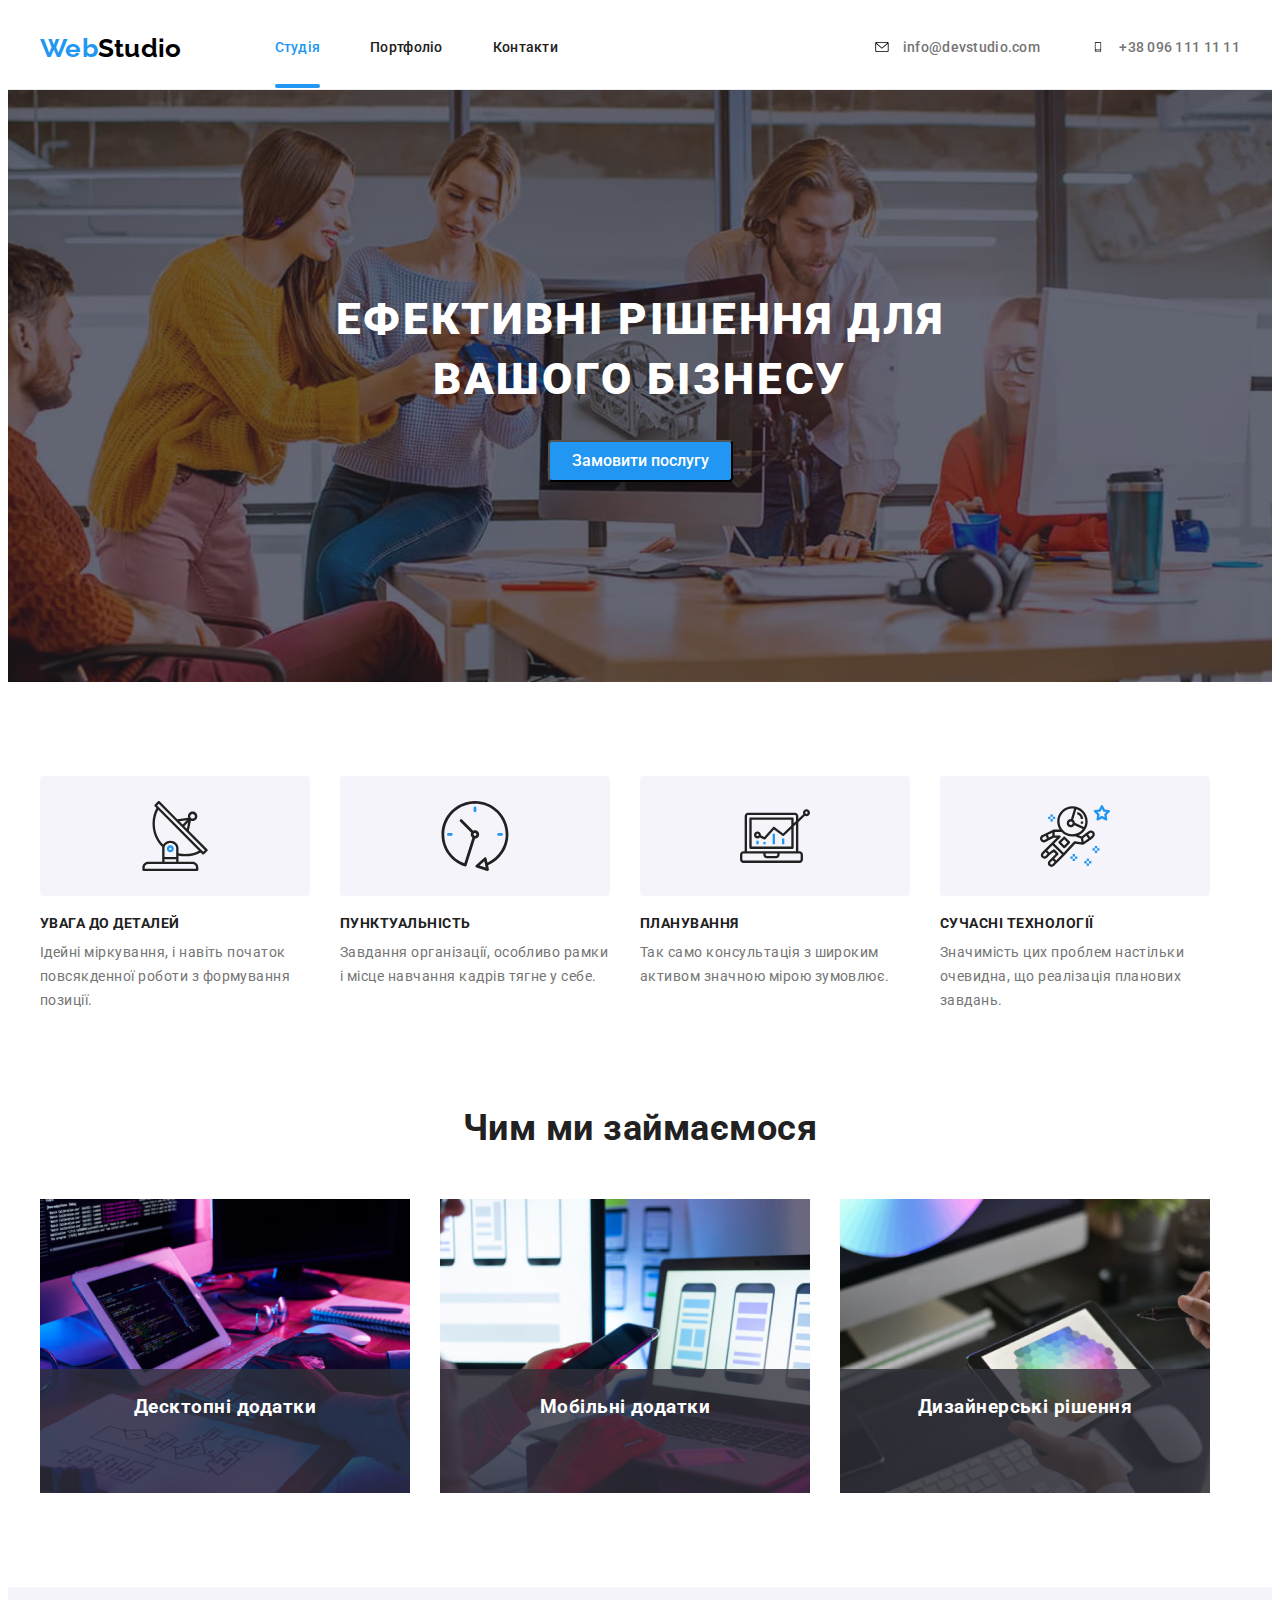
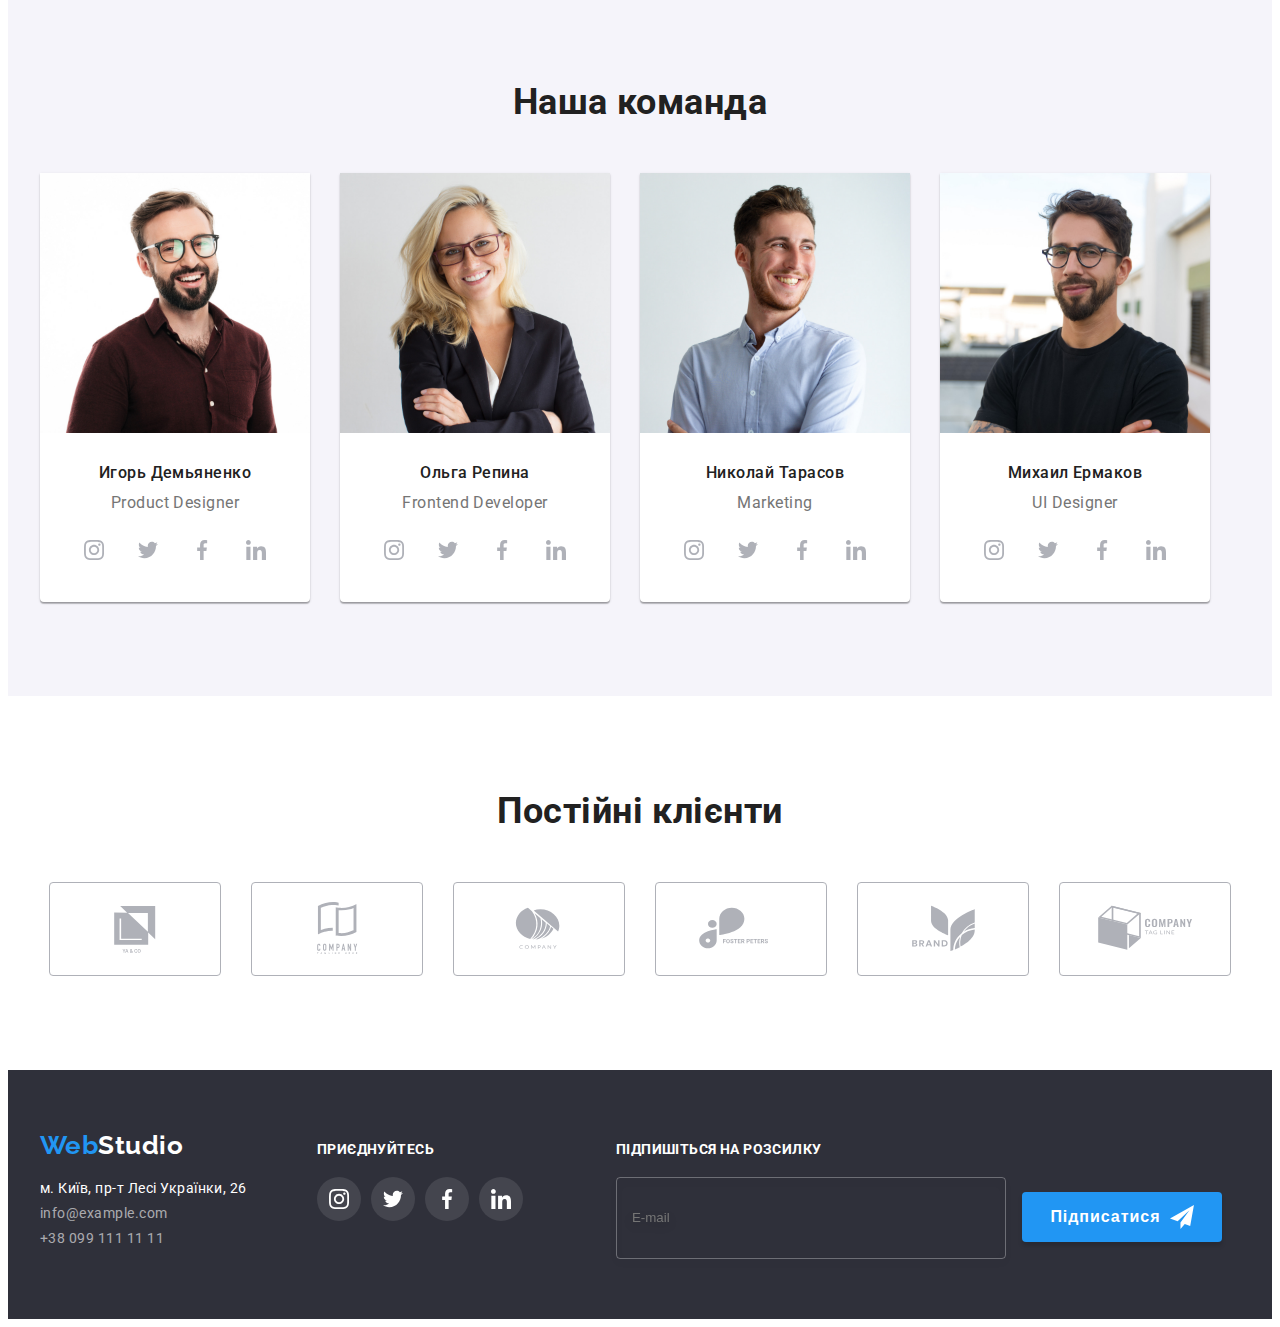
==== commit a9808337: "hw-06" ====
--- a/index.html
+++ b/index.html
@@ -24,21 +24,21 @@
     <link rel="stylesheet" href="./css/styles.css" />
   </head>
   <body>
-    <!-- Навигация -->
+    <!-- Навігація -->
     <header class="site-nav">
       <div class="container">
         <nav class="header-nav">
           <a href="/" class="logo logo-up">Web<span class="logo-header">Studio</span></a>
           <ul class="link list header-list">
             <li class="underline">
-              <a href="index.html" class="link accent site studio-underline">Студия</a>
-            </li>
-            <li><a href="portfolio.html" class="link site">Портфолио</a></li>
-            <li><a href="" class="link site">Контакты</a></li>
+              <a href="index.html" class="link accent site studio-underline">Студія</a>
+            </li>
+            <li><a href="portfolio.html" class="link site">Портфоліо</a></li>
+            <li><a href="" class="link site">Контакти</a></li>
           </ul>
         </nav>
 
-        <!-- Контакты -->
+        <!-- Контакти -->
         <ul class="list header-list">
           <li class="link">
             <a href="mailto:info@devstudio.com" class="link mail">
@@ -61,11 +61,11 @@
     </header>
     <!-- Герой-->
     <main>
-      <!-- Эффективные решения для вашего бизнеса -->
+      <!-- Ефективні рішення для вашого бізнесу -->
       <section class="section-main">
         <div class="container">
-          <h1 class="section-headline">Эффективные решения для вашего бизнеса</h1>
-          <button type="button" class="button button-by" data-open-modal>Заказать услугу</button>
+          <h1 class="section-headline">Ефективні рішення для вашого бізнесу</h1>
+          <button type="button" class="button button-by" data-open-modal>Замовити послугу</button>
           <div class="backdrop is-hidden" data-backdrop>
             <div class="modal">
               <button class="btn-modal" type="button" data-close-modal>
@@ -76,12 +76,73 @@
                   <use href="./symbol-defs.svg#icon-close-black"></use>
                 </svg>
               </button>
+
+                <form  class="register-form" action="">
+                <strong class="register-form-caption">Залиште свої дані, ми вам передзвонимо</strong>
+                <div class="register-form-group" role="group">
+                  <label class="register-form-wrap">
+                    <span class="register-form-label">Ім'я</span>
+                    <input class="register-form-input" 
+                    type="text"
+                    name=""
+                    required
+                    />
+                      <svg class="register-form-icon" width="20px" height="20px">
+                      <use href="./symbol-defs.svg#icon-mane-form"></use>
+                    </svg>
+                  </label>
+
+                  <label class="register-form-wrap">
+                    <span class="register-form-label">Телефон</span>
+                    <input class="register-form-input" 
+                    type="tel"
+                    name=""
+                    required
+                    />
+                      <svg class="register-form-icon" width="20px" height="20px">
+                      <use href="./symbol-defs.svg#icon-phone-form"></use>
+                    </svg>
+                  </label>
+
+                  <label class="register-form-wrap">
+                    <span class="register-form-label">Пошта</span>
+                    <input class="register-form-input" 
+                    type="email"
+                    name=""
+                    required
+                    />
+                       <svg class="register-form-icon" width="20px" height="20px">
+                      <use href="./symbol-defs.svg#icon-mail-form"></use>
+                    </svg>
+                  </label>
+
+                  <label class="register-form-wrap">
+                    <span class="register-form-label">Коментар</span>
+                  <textarea name="" id="" cols="" rows="5" class="register-form-mesasage"
+                  placeholder="Введіть текст"
+                    ></textarea>
+                    </label>
+                </div>
+                <label class="register-form-agreement">
+                  <input class="register-checkbox visuality-hidden" 
+                  type="checkbox"
+                  name="agreement"/>
+                  <svg class="register-icon" width="20px" height="20px">
+                    <use class="register-icon-uncheck" href="./symbol-defs.svg#icon-uncheck"></use>
+                    <use class="register-icon-check" href="./symbol-defs.svg#icon-check"></use>
+                  </svg>
+                  <span class="register-form-agreement-text">Погоджуюся з розсилкою та приймаю <a class="register-form-agreement-link" href="">Умови договору</a></span>
+                </label>
+                  <button class="register-form-btn button" type="submit">Відправити
+                  </button>
+                  </form>
+            
             </div>
           </div>
         </div>
       </section>
 
-      <!-- Компетенции -->
+      <!-- Компетенції -->
       <section class="section-desc">
         <div class="container">
           <ul class="list content-desk">
@@ -91,9 +152,9 @@
                   <use href="./symbol-defs.svg#icon-antenna"></use>
                 </svg>
               </div>
-              <h3 class="title-desc">Внимание к деталям</h3>
+              <h3 class="title-desc">УВАГА ДО ДЕТАЛЕЙ</h3>
               <p class="text-desc">
-                Идейные соображения, а также начало повседневной работы по формированию позиции.
+                Ідейні міркування, і навіть початок повсякденної роботи з формування позиції.
               </p>
             </li>
 
@@ -103,9 +164,9 @@
                   <use href="./symbol-defs.svg#icon-clock"></use>
                 </svg>
               </div>
-              <h3 class="title-desc">Пунктуальность</h3>
+              <h3 class="title-desc">ПУНКТУАЛЬНІСТЬ</h3>
               <p class="text-desc">
-                Задача организации, в особенности же рамки и место обучения кадров влечет за собой.
+                Завдання організації, особливо рамки і місце навчання кадрів тягне у себе.
               </p>
             </li>
 
@@ -115,9 +176,9 @@
                   <use href="./symbol-defs.svg#icon-diagram"></use>
                 </svg>
               </div>
-              <h3 class="title-desc">Планирование</h3>
+              <h3 class="title-desc">ПЛАНУВАННЯ</h3>
               <p class="text-desc">
-                Равным образом консультация с широким активом в значительной степени обуславливает.
+                Так само консультація з широким активом значною мірою зумовлює.
               </p>
             </li>
 
@@ -127,18 +188,18 @@
                   <use href="./symbol-defs.svg#icon-astronaut"></use>
                 </svg>
               </div>
-              <h3 class="title-desc">Современные технологии</h3>
+              <h3 class="title-desc">СУЧАСНІ ТЕХНОЛОГІЇ</h3>
               <p class="text-desc">
-                Значимость этих проблем настолько очевидна, что реализация плановых заданий.
+                Значимість цих проблем настільки очевидна, що реалізація планових завдань.
               </p>
             </li>
           </ul>
         </div>
       </section>
-      <!-- Чем мы занимаемся -->
+      <!-- Чим ми займаємося -->
       <section class="section-subject">
         <div class="container">
-          <h2 class="subject">Чем мы занимаемся</h2>
+          <h2 class="subject">Чим ми займаємося</h2>
           <ul class="list subject-list">
             <li class="subject-picture">
               <img src="./images/work/img_1.jpg" alt="Разработка структуры макета" width="370" />
@@ -326,7 +387,7 @@
       <!-- Постоянные клиенты -->
       <section class="section-clients">
         <div class="container">
-          <h2 class="subject">Постоянные клиенты</h2>
+          <h2 class="subject">Постійні клієнти</h2>
           <ul class="list clients">
             <li>
               <a class="client-box" href="">
@@ -393,7 +454,7 @@
                   href="https://goo.gl/maps/u2vo9p4JZABrSWgA6"
                   target="_blank"
                   rel="noreferrer noopener"
-                  >г. Киев, пр-т Леси Украинки, 26</a
+                  >м. Київ, пр-т Лесі Українки, 26</a
                 >
               </li>
 
@@ -408,7 +469,7 @@
           </address>
         </div>
         <div class="logo-link">
-          <h3 class="join-footer">присоединяйтесь</h3>
+          <h3 class="join-footer">приєднуйтесь</h3>
           <ul class="list footer-block footer-lisl">
             <li>
               <a class="link link-icon" href="">
@@ -441,6 +502,23 @@
               </a>
             </li>
           </ul>
+        </div>
+        <div class="footer-register-join">
+          <h3 class="join-footer">Підпишіться на розсилку</h3>
+          <form action="">
+            <div class="block-join">
+            <label>
+              <input class="register-join-input"
+              type="email"
+              placeholder="E-mail">
+              <button class="btn-join" type="submit">
+                Підписатися
+                <svg width="24px" height="24px" class="footer-icon-join">
+                <use href="./symbol-defs.svg#icon-send"></use>
+                </svg></button>
+            </label>
+          </div>
+          </form>
         </div>
       </div>
     </footer>
--- a/css/styles.css
+++ b/css/styles.css
@@ -42,6 +42,19 @@
   list-style: none;
   padding: 0;
   margin: 0;
+}
+
+.visuality-hidden {
+  position: absolute;
+  white-space: nowrap;
+  width: 1px;
+  height: 1px;
+  overflow: hidden;
+  border: 0;
+  padding: 0;
+  clip: rect(0 0 0 0);
+  clip-path: inset(50%);
+  margin: -1px;
 }
 
 /* HEADER */
@@ -58,23 +71,23 @@
   border-bottom: 1px solid #ececec;
 }
 
-.site-nav .link .current {
-  color: var(--accent-color);
-}
-
-.site-nav .container,
-.header-nav,
-.header-list {
-  display: flex;
-  align-items: center;
-}
-
-.header-list {
-  gap: 50px;
-}
-
 .header-nav {
   margin-right: auto;
+}
+
+.logo {
+  color: var(--accent-color);
+  font-family: 'Raleway';
+  font-weight: 700;
+  font-size: 26px;
+  line-height: 1.19;
+  text-decoration: none;
+}
+
+.logo-up {
+  padding-top: 25px;
+  padding-bottom: 25px;
+  margin-right: 93px;
 }
 
 .logo-header {
@@ -94,6 +107,18 @@
   font-family: inherit;
 }
 
+.header-list {
+  gap: 50px;
+}
+
+.underline {
+  position: relative;
+}
+
+.accent {
+  color: var(--accent-color);
+}
+
 .site,
 .mail,
 .contacts,
@@ -105,13 +130,9 @@
   transition: color 250ms cubic-bezier(0.4, 0, 0.2, 1);
 }
 
-.mail {
-  color: var(--title-text-color);
-  transition: color 250ms cubic-bezier(0.4, 0, 0.2, 1), fill 250ms cubic-bezier(0.4, 0, 0.2, 1);
-}
-
-.underline {
-  position: relative;
+.site:hover,
+.site:focus {
+  color: var(--accent-color);
 }
 
 .studio-underline::after {
@@ -125,6 +146,30 @@
   bottom: 0;
 }
 
+.site-nav .container,
+.header-nav,
+.header-list {
+  display: flex;
+  align-items: center;
+}
+
+.site-nav .link .current {
+  color: var(--accent-color);
+}
+
+/* Контакти */
+
+.mail {
+  color: var(--title-text-color);
+  transition: color 250ms cubic-bezier(0.4, 0, 0.2, 1), fill 250ms cubic-bezier(0.4, 0, 0.2, 1);
+}
+
+.mail:hover,
+.mail:focus {
+  fill: var(--accent-color);
+  color: var(--accent-color);
+}
+
 .mail-icon {
   width: 16px;
   height: 10px;
@@ -132,10 +177,8 @@
   fill: inherit;
 }
 
-.mail:hover,
-.mail:focus {
-  fill: var(--accent-color);
-  color: var(--accent-color);
+.contacts {
+  color: var(--title-text-color);
 }
 
 .smartphone:hover,
@@ -144,100 +187,23 @@
   fill: var(--accent-color);
 }
 
-.site:hover,
-.site:focus {
-  color: var(--accent-color);
-}
-
-.accent {
-  color: var(--accent-color);
-}
-
-.contacts {
-  color: var(--title-text-color);
-}
-
-.logo {
-  color: var(--accent-color);
-  font-family: 'Raleway';
-  font-weight: 700;
-  font-size: 26px;
-  line-height: 1.19;
-  text-decoration: none;
-}
-
-.logo-up {
-  padding-top: 25px;
-  padding-bottom: 25px;
-  margin-right: 93px;
-}
-
-.backdrop {
-  position: fixed;
-  top: 0;
-  left: 0;
-  width: 100%;
-  height: 100%;
-  background-color: rgba(0, 0, 0, 0.2);
-  opacity: 1;
-  transition: visibility 250ms cubic-bezier(0.4, 0, 0.2, 1), opacity 250ms cubic-bezier(0.4, 0, 0.2, 1);
-}
-
-.backdrop.is-hidden {
-  opacity: 0;
-  pointer-events: none;
-  visibility: hidden;
-}
-
-.modal {
-  position: absolute;
-  top: 50%;
-  left: 50%;
-  transform: translate(-50%, -50%);
-
-  width: 528px;
-  height: 581px;
-  background-color: #fff;
-  }
-
-.close-btn {
-  position: relative;
-  width: 11px;
-  height: 11px;
- 
-}
-
-
-.btn-modal {
-  position: absolute;
-  top: 8px;
-  right: 8px;
-  border: none;
-}
-
-.icon-ellipse {
-  position: absolute;
-  top: 50%;
-  left: 50%;
-  transform: translate(-50%, -50%);
-  width: 30px;
-  height: 30px;
-  fill: rgba(255, 255, 255, 1);
-  border: 1px solid rgba(0, 0, 0, 0.1);
-  border-radius: 50%;
-  }
-
-
-
-.btn-modal:hover,
-.btn-modal:focus {
-  background-color: rgba(255, 255, 255, 1);
-}
-
-.close-btn:hover,
-.close-btn:focus {
-  fill: var(--accent-color);
-}
+/* section-main */
+
+
+
+
+/*  */
+
+
+
+
+
+
+
+
+
+
+
 
 /* Section main */
 
@@ -296,7 +262,206 @@
   padding: 10px 32px;
 }
 
+/* Backdrop */
+
+.backdrop {
+  position: fixed;
+  top: 0;
+  left: 0;
+  width: 100%;
+  height: 100%;
+  background-color: rgba(0, 0, 0, 0.2);
+  opacity: 1;
+  transition: visibility 250ms cubic-bezier(0.4, 0, 0.2, 1), opacity 250ms cubic-bezier(0.4, 0, 0.2, 1);
+}
+
+.backdrop.is-hidden {
+  opacity: 0;
+  pointer-events: none;
+  visibility: hidden;
+}
+
+/* MODAL */
+
+.modal {
+  position: absolute;
+  top: 50%;
+  left: 50%;
+  transform: translate(-50%, -50%);
+  padding: 40px;
+  width: 528px;
+  min-height: 581px;
+  background-color: #fff;
+}
+
+.btn-modal {
+  position: absolute;
+  top: 8px;
+  right: 8px;
+  border: none;
+}
+
+.btn-modal:hover,
+.btn-modal:focus {
+  background-color: rgba(255, 255, 255, 1);
+}
+
+.icon-ellipse {
+  position: absolute;
+  top: 50%;
+  left: 50%;
+  transform: translate(-50%, -50%);
+  width: 30px;
+  height: 30px;
+  fill: rgba(255, 255, 255, 1);
+  border: 1px solid rgba(0, 0, 0, 0.1);
+  border-radius: 50%;
+}
+
+.icon-ellipse:hover,
+.icon-ellipse:focus {
+  border: var(--accent-color);
+}
+
+.close-btn {
+  position: relative;
+  width: 11px;
+  height: 11px;
+}
+
+.close-btn:hover,
+.close-btn:focus {
+  fill: var(--accent-color);
+}
+
+/* Form-MODAL */
+
+.register-form{
+  text-align: center;
+}
+  
+.register-form-caption {
+  display: block;
+  margin-bottom: 12px;
+  font-weight: 700;
+  font-size: 20px;
+  text-align: center;
+}
+  
+.register-form-group {
+  margin-bottom: 20px;
+}
+  
+.register-form-wrap {
+  position: relative;
+  display: block;
+  margin-bottom: 12px;
+}
+  
+.register-form-wrap:last-child {
+    margin-bottom: 0;
+}
+  
+.register-form-label,
+.register-form-input {
+  display: block;
+  text-align: left;
+  margin-bottom: 4px;
+}
+  
+.register-form-icon {
+  position: absolute;
+  bottom: 10px;
+  left: 15px;
+}
+  
+.register-form-input,
+.register-form-mesasage {
+  border: 1px solid rgba(33, 33, 33, 0.2);
+  border-radius: 4px;
+  padding: 10px;
+  padding-left: 40px;
+  outline: transparent;
+  width: 100%;
+}
+  
+.register-form-input:focus-within,
+.register-form-input:hover,
+.register-form-mesasage:focus-within,
+.register-form-mesasage:hover {
+  border-color: var(--accent-color);
+  cursor: pointer;
+}
+  
+.register-form-input:focus-within + .register-form-icon,
+  .register-form-input:hover + .register-form-icon{
+  fill: var(--accent-color);
+}
+  
+.register-form-mesasage {
+    resize: none;
+    padding: 16px 12px;
+    height: 120px;
+}
+  
+.register-form-agreement {
+    display: flex;
+    align-items: center;
+    gap: 8px;
+    margin-bottom: 30px;
+    justify-content: center;
+}
+  
+.register-form-agreement-text {
+    font-weight: 400;
+    font-size: 14px;
+    line-height: calc(24 / 14);
+    color: var(--title-text-color);
+    user-select: none;
+    text-underline-position: under;
+}
+  
+  .register-form-agreement-link {
+    color: var(--accent-color);
+  }
+  
+.register-checkbox:checked + .register-icon .register-icon-uncheck {
+    opacity: 0;
+    transition: opacity 250ms cubic-bezier(0.4, 0, 0.2, 1);
+}
+  
+.register-icon-check {
+    opacity: 0;
+    transition: opacity 250ms cubic-bezier(0.4, 0, 0.2, 1);
+}
+  
+.register-icon-uncheck {
+  transition: opacity 250ms cubic-bezier(0.4, 0, 0.2, 1);
+}
+  
+.register-checkbox:checked + .register-icon .register-icon-check {
+    opacity: 1;
+}
+  
+.register-icon-check {
+  opacity: 0;
+}
+  
+.register-form-btn {
+  display: inline-flex;
+  align-items: center;
+  gap: 10px;
+  color: #fff;
+  padding: 10px, 52px;
+  border-color: transparent;
+  padding: 10px 52px;
+  cursor: pointer;
+  box-shadow: 0px 4px 4px rgba(0, 0, 0, 0.15);
+  border-radius: 4px;
+}
+
 /* Section desc*/
+
 .desc-contain {
   width: 70px;
   height: 70px;
@@ -557,7 +722,6 @@
 
 .maps {
   color: #ffffff;
-
   transition: color 250ms cubic-bezier(0.4, 0, 0.2, 1);
 }
 
@@ -589,12 +753,84 @@
   gap: 10px;
 }
 
+.block-join {
+  display: flex;
+  justify-content: center;
+}
+
+
 .join-footer {
   color: #ffffff;
   margin-bottom: 20px;
   font-size: 14px;
-  line-height: 1.14;
-}
+  line-height: calc(16 / 14);
+  letter-spacing: 0.03em;
+  text-transform: uppercase;}
+
+.register-join-input {
+  margin: 0;
+  margin-right: 12px;
+  padding-top: 15px;
+  padding-bottom: 15px;
+  padding-left: 15px;
+  padding-right: 15px;
+  width: 358px;
+  height: 50px;
+  border: 1px solid rgba(255, 255, 255, 0.3);
+  filter: drop-shadow(0px 4px 4px rgba(0, 0, 0, 0.15));
+  border-radius: 4px;
+  background-color: transparent;
+  color: #ffffff;
+  transition: border-color 250ms cubic-bezier(0.4, 0, 0.2, 1);
+}
+
+.register-join-input:hover,
+.register-join-input:focus {
+ border-color: var(--accent-color);
+}
+  
+  
+.footer-register-join {
+  margin-left: 93px;
+}
+
+
+.btn-join {
+  display: inline-flex;
+  align-items: center;
+  gap: 10px;
+  width: 200px;
+  height: 50px;
+  justify-content: center;
+
+  padding: 10px 28px;
+  margin-left: auto;
+  margin-right: auto;
+  cursor: pointer;
+  font-size: 16px;
+  line-height: 1.88;
+  text-align: center;
+  letter-spacing: 0.06em;
+  font-weight: 700;
+  background-color: #2196f3;
+  color: #ffffff;
+  border: none;
+  box-shadow: 0px 4px 4px rgb(0 0 0 / 15%);
+  border-radius: 4px;
+  transition: color 250ms cubic-bezier(0.4, 0, 0.2, 1), background-color 250ms cubic-bezier(0.4, 0, 0.2, 1);
+ }
+
+
+.block-join {
+  position: relative;;
+  display: inline-block;
+}
+
+.footer-icon-join {
+ top: 13px;
+ right: 20px;
+}
+
 
 .list-link-footer {
   margin-bottom: 9px;
@@ -616,7 +852,6 @@
 }
 
 /* PORTFOLIO */
-
 
 .section-portfolio {
   background: #ffffff;
